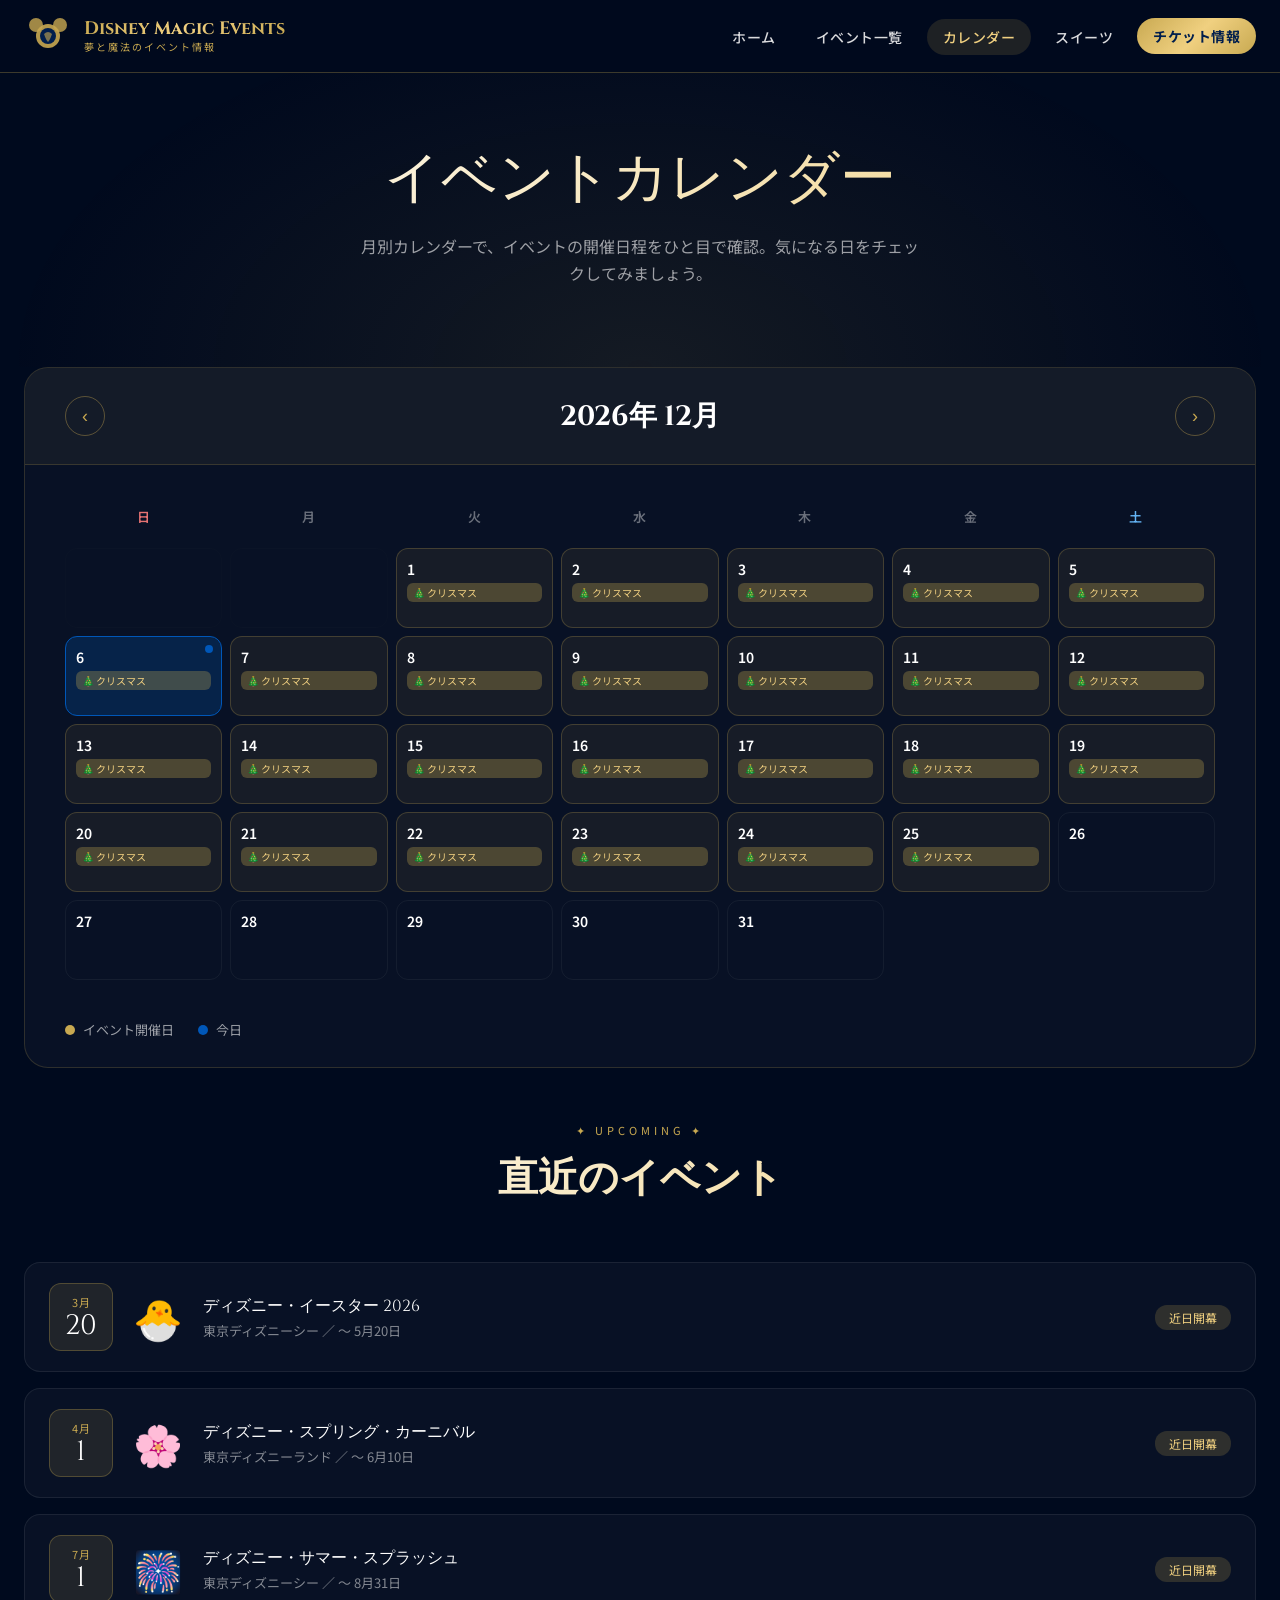
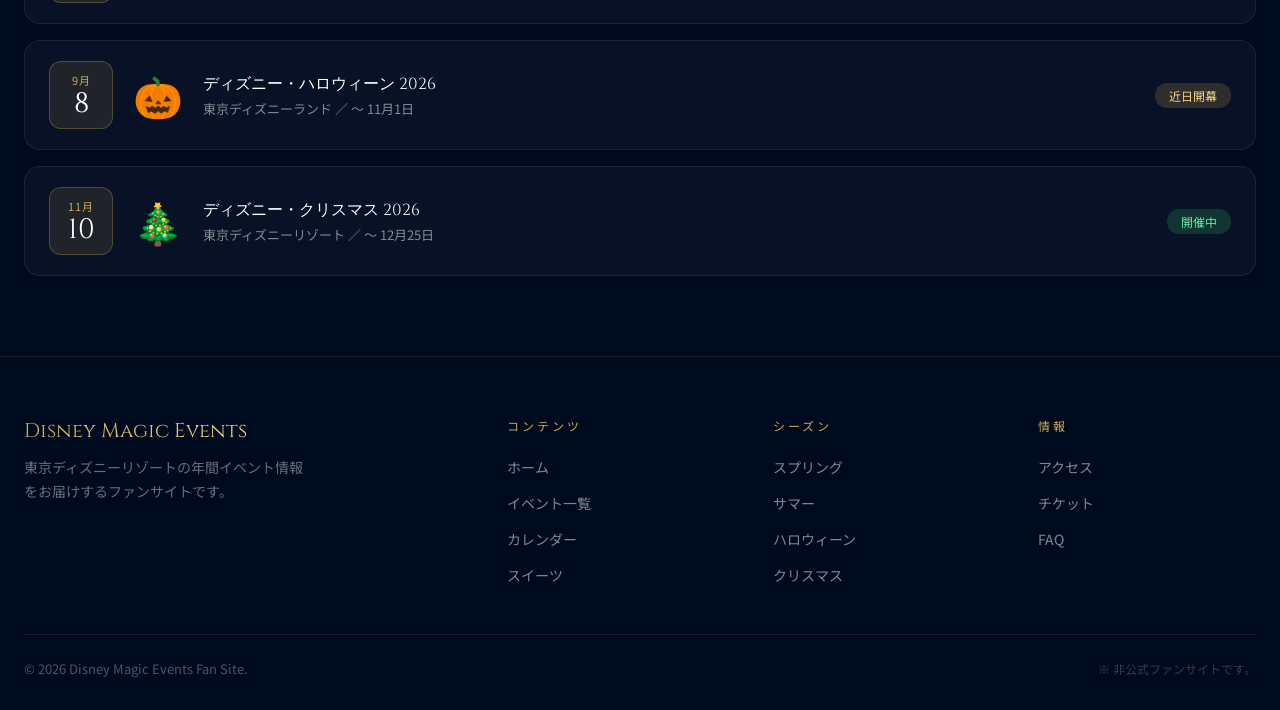
==== calendar.html @ d70a15a4 "feat: ディズニーイベントサイトを新規構築 HTML/CSS/JSのみで動作する4ページ構成のサイト。 - index.html: ヒーロー・カウントダウン・イベントカード・カレンダープレビュー・" ====
<!DOCTYPE html>
<html lang="ja">
<head>
  <meta charset="UTF-8" />
  <meta name="viewport" content="width=device-width, initial-scale=1.0" />
  <title>イベントカレンダー | Disney Magic Events</title>
  <link rel="stylesheet" href="css/style.css" />
  <style>
    .full-calendar-wrapper {
      background: rgba(255,255,255,0.03);
      border: 1px solid rgba(200, 169, 81, 0.2);
      border-radius: 24px;
      overflow: hidden;
      margin-bottom: 48px;
    }
    .full-calendar-header {
      display: flex;
      align-items: center;
      justify-content: space-between;
      padding: 28px 40px;
      background: rgba(200, 169, 81, 0.06);
      border-bottom: 1px solid rgba(200, 169, 81, 0.2);
    }
    .full-calendar-month {
      font-family: 'Cinzel', serif;
      font-size: 28px;
    }
    .full-calendar-grid {
      padding: 32px 40px 40px;
    }
    .full-cal-weekdays {
      display: grid;
      grid-template-columns: repeat(7, 1fr);
      gap: 8px;
      margin-bottom: 12px;
    }
    .full-cal-weekday {
      text-align: center;
      font-size: 13px;
      letter-spacing: 1px;
      color: rgba(255,255,255,0.4);
      padding: 10px 0;
      font-weight: 600;
    }
    .full-cal-days {
      display: grid;
      grid-template-columns: repeat(7, 1fr);
      gap: 8px;
    }
    .full-cal-day {
      min-height: 80px;
      padding: 10px;
      border-radius: 12px;
      border: 1px solid rgba(255,255,255,0.05);
      cursor: pointer;
      transition: all 0.2s ease;
      position: relative;
    }
    .full-cal-day:hover {
      background: rgba(255,255,255,0.05);
      border-color: rgba(255,255,255,0.15);
    }
    .full-cal-day.has-event {
      background: rgba(200, 169, 81, 0.08);
      border-color: rgba(200, 169, 81, 0.25);
    }
    .full-cal-day.has-event:hover {
      background: rgba(200, 169, 81, 0.15);
    }
    .full-cal-day.today {
      background: rgba(0, 87, 184, 0.25);
      border-color: var(--disney-blue);
    }
    .full-cal-day.empty {
      opacity: 0.2;
      cursor: default;
    }
    .full-cal-day-num {
      font-size: 14px;
      font-weight: 600;
      margin-bottom: 4px;
      display: block;
    }
    .full-cal-event-chips {
      display: flex;
      flex-direction: column;
      gap: 3px;
    }
    .cal-chip {
      font-size: 10px;
      padding: 2px 6px;
      border-radius: 6px;
      background: rgba(200,169,81,0.3);
      color: var(--disney-gold-light);
      white-space: nowrap;
      overflow: hidden;
      text-overflow: ellipsis;
    }
    .today-badge {
      position: absolute;
      top: 8px;
      right: 8px;
      width: 8px;
      height: 8px;
      border-radius: 50%;
      background: var(--disney-blue);
    }

    .upcoming-list {
      display: flex;
      flex-direction: column;
      gap: 16px;
    }
    .upcoming-item {
      display: flex;
      align-items: center;
      gap: 20px;
      background: rgba(255,255,255,0.03);
      border: 1px solid rgba(255,255,255,0.08);
      border-radius: 16px;
      padding: 20px 24px;
      transition: all 0.3s ease;
      cursor: pointer;
    }
    .upcoming-item:hover {
      border-color: rgba(200,169,81,0.4);
      background: rgba(200,169,81,0.05);
    }
    .upcoming-date-box {
      min-width: 64px;
      text-align: center;
      background: rgba(200,169,81,0.12);
      border: 1px solid rgba(200,169,81,0.3);
      border-radius: 12px;
      padding: 10px 8px;
    }
    .upcoming-date-month {
      font-size: 11px;
      letter-spacing: 1px;
      color: var(--disney-gold);
      margin-bottom: 2px;
    }
    .upcoming-date-day {
      font-family: 'Cinzel', serif;
      font-size: 28px;
      color: white;
      line-height: 1;
    }
    .upcoming-emoji {
      font-size: 40px;
    }
    .upcoming-info {
      flex: 1;
    }
    .upcoming-title {
      font-family: 'Cinzel', serif;
      font-size: 16px;
      margin-bottom: 4px;
    }
    .upcoming-meta {
      font-size: 13px;
      color: rgba(255,255,255,0.5);
    }
    .upcoming-status {
      font-size: 12px;
      padding: 4px 14px;
      border-radius: 12px;
    }

    @media (max-width: 700px) {
      .full-cal-day {
        min-height: 50px;
        padding: 6px;
      }
      .full-calendar-grid {
        padding: 16px;
      }
      .full-calendar-header {
        padding: 20px 16px;
      }
      .full-calendar-month {
        font-size: 20px;
      }
      .cal-chip { display: none; }
    }
  </style>
</head>
<body>

<div class="stars-bg"></div>

<nav class="navbar">
  <div class="nav-container">
    <a href="index.html" class="nav-logo">
      <svg class="nav-logo-icon" viewBox="0 0 48 48" fill="none">
        <circle cx="24" cy="24" r="12" fill="#c8a951" opacity="0.9"/>
        <circle cx="12" cy="13" r="7" fill="#c8a951" opacity="0.8"/>
        <circle cx="36" cy="13" r="7" fill="#c8a951" opacity="0.8"/>
        <circle cx="24" cy="24" r="8" fill="#001e4d"/>
        <path d="M20 22 Q24 18 28 22 Q26 28 24 30 Q22 28 20 22Z" fill="#c8a951" opacity="0.6"/>
      </svg>
      <div>
        <div class="nav-logo-text">Disney Magic Events</div>
        <div class="nav-logo-sub">夢と魔法のイベント情報</div>
      </div>
    </a>
    <ul class="nav-links">
      <li><a href="index.html">ホーム</a></li>
      <li><a href="events.html">イベント一覧</a></li>
      <li><a href="calendar.html" class="active">カレンダー</a></li>
      <li><a href="sweets.html">スイーツ</a></li>
      <li><a href="events.html" class="nav-cta btn">チケット情報</a></li>
    </ul>
    <div class="hamburger"><span></span><span></span><span></span></div>
  </div>
</nav>

<section class="page-hero">
  <div class="page-hero-title fade-up">イベントカレンダー</div>
  <p class="page-hero-desc fade-up">月別カレンダーで、イベントの開催日程をひと目で確認。気になる日をチェックしてみましょう。</p>
</section>

<section class="section" style="padding-top:0">
  <div class="container">

    <!-- Full Calendar -->
    <div class="full-calendar-wrapper fade-up">
      <div class="full-calendar-header">
        <button class="calendar-nav" id="cal-prev">&#8249;</button>
        <h2 class="full-calendar-month" id="calendar-month-title"></h2>
        <button class="calendar-nav" id="cal-next">&#8250;</button>
      </div>
      <div class="full-calendar-grid">
        <div class="full-cal-weekdays">
          <div class="full-cal-weekday" style="color:#e57373">日</div>
          <div class="full-cal-weekday">月</div>
          <div class="full-cal-weekday">火</div>
          <div class="full-cal-weekday">水</div>
          <div class="full-cal-weekday">木</div>
          <div class="full-cal-weekday">金</div>
          <div class="full-cal-weekday" style="color:#64b5f6">土</div>
        </div>
        <div class="full-cal-days" id="calendar-days"></div>
      </div>
      <div class="calendar-legend" style="padding:0 40px 28px">
        <div class="legend-item">
          <div class="legend-dot" style="background:var(--disney-gold)"></div>
          イベント開催日
        </div>
        <div class="legend-item">
          <div class="legend-dot" style="background:var(--disney-blue)"></div>
          今日
        </div>
      </div>
    </div>

    <!-- Upcoming Events List -->
    <div class="section-header fade-up" style="margin-top:48px">
      <div class="section-tag">✦ Upcoming ✦</div>
      <h2 class="section-title">直近のイベント</h2>
    </div>
    <div class="upcoming-list fade-up" id="upcoming-list"></div>

  </div>
</section>

<!-- Footer -->
<footer class="footer">
  <div class="footer-container">
    <div class="footer-top">
      <div>
        <div class="footer-brand-name">Disney Magic Events</div>
        <p class="footer-brand-desc">東京ディズニーリゾートの年間イベント情報をお届けするファンサイトです。</p>
      </div>
      <div>
        <div class="footer-col-title">コンテンツ</div>
        <ul class="footer-links">
          <li><a href="index.html">ホーム</a></li>
          <li><a href="events.html">イベント一覧</a></li>
          <li><a href="calendar.html">カレンダー</a></li>
          <li><a href="sweets.html">スイーツ</a></li>
        </ul>
      </div>
      <div>
        <div class="footer-col-title">シーズン</div>
        <ul class="footer-links">
          <li><a href="events.html">スプリング</a></li>
          <li><a href="events.html">サマー</a></li>
          <li><a href="events.html">ハロウィーン</a></li>
          <li><a href="events.html">クリスマス</a></li>
        </ul>
      </div>
      <div>
        <div class="footer-col-title">情報</div>
        <ul class="footer-links">
          <li><a href="#">アクセス</a></li>
          <li><a href="#">チケット</a></li>
          <li><a href="#">FAQ</a></li>
        </ul>
      </div>
    </div>
    <div class="footer-bottom">
      <div class="footer-copyright">© 2026 Disney Magic Events Fan Site.</div>
      <div class="footer-disclaimer">※ 非公式ファンサイトです。</div>
    </div>
  </div>
</footer>

<button class="scroll-top" aria-label="ページトップへ">↑</button>

<script src="js/main.js"></script>
<script>
// Override calendar rendering for full calendar page
document.addEventListener('DOMContentLoaded', () => {
  renderFullCalendar();
  renderUpcomingList();
});

function renderFullCalendar() {
  const { year, month } = calendarState;
  const monthNames = ['1月','2月','3月','4月','5月','6月','7月','8月','9月','10月','11月','12月'];
  const title = document.getElementById('calendar-month-title');
  if (title) title.textContent = `${year}年 ${monthNames[month]}`;

  const daysEl = document.getElementById('calendar-days');
  if (!daysEl) return;

  const firstDay = new Date(year, month, 1).getDay();
  const daysInMonth = new Date(year, month + 1, 0).getDate();
  const today = new Date();

  const dayEvents = {};
  EVENTS.forEach(ev => {
    let d = new Date(ev.startDate);
    while (d <= ev.endDate) {
      if (d.getFullYear() === year && d.getMonth() === month) {
        const key = d.getDate();
        if (!dayEvents[key]) dayEvents[key] = [];
        dayEvents[key].push(ev);
      }
      d.setDate(d.getDate() + 1);
    }
  });

  let html = '';
  for (let i = 0; i < firstDay; i++) {
    html += '<div class="full-cal-day empty"></div>';
  }
  for (let day = 1; day <= daysInMonth; day++) {
    const isToday = today.getFullYear() === year && today.getMonth() === month && today.getDate() === day;
    const evs = dayEvents[day] || [];
    const hasEvent = evs.length > 0;
    html += `
      <div class="full-cal-day ${isToday ? 'today' : ''} ${hasEvent ? 'has-event' : ''}">
        ${isToday ? '<div class="today-badge"></div>' : ''}
        <span class="full-cal-day-num">${day}</span>
        <div class="full-cal-event-chips">
          ${evs.slice(0, 2).map(e => `<span class="cal-chip">${e.emoji} ${e.season}</span>`).join('')}
        </div>
      </div>
    `;
  }
  daysEl.innerHTML = html;
}

function renderUpcomingList() {
  const el = document.getElementById('upcoming-list');
  if (!el) return;
  const now = new Date();
  const sorted = [...EVENTS].sort((a, b) => a.startDate - b.startDate);
  el.innerHTML = sorted.map(ev => {
    const monthNames = ['1','2','3','4','5','6','7','8','9','10','11','12'];
    const isOngoing = ev.startDate <= now && ev.endDate >= now;
    const tag = isOngoing
      ? `<span class="upcoming-status tag-ongoing">開催中</span>`
      : `<span class="upcoming-status tag-upcoming">近日開幕</span>`;
    return `
      <div class="upcoming-item" onclick="openEventModal('${ev.id}')">
        <div class="upcoming-date-box">
          <div class="upcoming-date-month">${monthNames[ev.startDate.getMonth()]}月</div>
          <div class="upcoming-date-day">${ev.startDate.getDate()}</div>
        </div>
        <div class="upcoming-emoji">${ev.emoji}</div>
        <div class="upcoming-info">
          <div class="upcoming-title">${ev.title}</div>
          <div class="upcoming-meta">${ev.location} ／ 〜 ${ev.endDate.getMonth()+1}月${ev.endDate.getDate()}日</div>
        </div>
        ${tag}
      </div>
    `;
  }).join('');
}

// Override calendar nav for this page
const origPrev = prevMonth;
const origNext = nextMonth;
window.prevMonth = function() { origPrev(); renderFullCalendar(); };
window.nextMonth = function() { origNext(); renderFullCalendar(); };

document.getElementById('cal-prev').addEventListener('click', () => { prevMonth(); renderFullCalendar(); });
document.getElementById('cal-next').addEventListener('click', () => { nextMonth(); renderFullCalendar(); });
</script>

<!-- Modal for this page -->
<div class="modal-overlay" id="event-modal-overlay">
  <div class="modal">
    <div class="modal-hero">
      <span class="modal-hero-emoji" style="font-size:80px"></span>
      <button class="modal-close" onclick="closeEventModal()">✕</button>
    </div>
    <div class="modal-body">
      <div class="modal-season"></div>
      <h2 class="modal-title"></h2>
      <p class="modal-desc"></p>
      <div class="modal-info-grid">
        <div class="modal-info-item">
          <div class="modal-info-label">開始日</div>
          <div class="modal-info-value modal-start"></div>
        </div>
        <div class="modal-info-item">
          <div class="modal-info-label">終了日</div>
          <div class="modal-info-value modal-end"></div>
        </div>
        <div class="modal-info-item">
          <div class="modal-info-label">開催パーク</div>
          <div class="modal-info-value modal-location"></div>
        </div>
        <div class="modal-info-item">
          <div class="modal-info-label">ステータス</div>
          <div class="modal-info-value modal-status"></div>
        </div>
      </div>
      <div class="modal-highlights">
        <h4>ハイライト</h4>
        <ul class="modal-highlight-list modal-highlights-list"></ul>
      </div>
      <button class="btn btn-primary" onclick="closeEventModal()" style="width:100%;justify-content:center;cursor:pointer;">閉じる</button>
    </div>
  </div>
</div>
</body>
</html>
---- css/style.css ----
@import url('https://fonts.googleapis.com/css2?family=Cinzel:wght@400;600;700&family=Noto+Sans+JP:wght@300;400;500;700&display=swap');

:root {
  --disney-navy: #001e4d;
  --disney-blue: #0057b8;
  --disney-gold: #c8a951;
  --disney-gold-light: #f0d080;
  --disney-white: #ffffff;
  --disney-dark: #000a1e;
  --disney-purple: #4a1c6b;
  --disney-pink: #e91e8c;
  --gradient-magic: linear-gradient(135deg, #001e4d 0%, #0a2e6e 50%, #001e4d 100%);
  --gradient-gold: linear-gradient(135deg, #c8a951 0%, #f0d080 50%, #c8a951 100%);
}

* {
  margin: 0;
  padding: 0;
  box-sizing: border-box;
}

html {
  scroll-behavior: smooth;
}

body {
  font-family: 'Noto Sans JP', sans-serif;
  background-color: var(--disney-dark);
  color: var(--disney-white);
  overflow-x: hidden;
}

/* ===== STARS BACKGROUND ===== */
.stars-bg {
  position: fixed;
  top: 0;
  left: 0;
  width: 100%;
  height: 100%;
  pointer-events: none;
  z-index: 0;
  overflow: hidden;
}

.star {
  position: absolute;
  background: white;
  border-radius: 50%;
  animation: twinkle var(--duration, 3s) ease-in-out infinite;
  animation-delay: var(--delay, 0s);
  opacity: 0;
}

@keyframes twinkle {
  0%, 100% { opacity: 0; transform: scale(0.5); }
  50% { opacity: 1; transform: scale(1); }
}

/* ===== NAVIGATION ===== */
.navbar {
  position: fixed;
  top: 0;
  left: 0;
  right: 0;
  z-index: 1000;
  background: rgba(0, 10, 30, 0.85);
  backdrop-filter: blur(12px);
  border-bottom: 1px solid rgba(200, 169, 81, 0.3);
  transition: all 0.3s ease;
}

.nav-container {
  max-width: 1400px;
  margin: 0 auto;
  padding: 0 24px;
  display: flex;
  align-items: center;
  justify-content: space-between;
  height: 72px;
}

.nav-logo {
  display: flex;
  align-items: center;
  gap: 12px;
  text-decoration: none;
}

.nav-logo-icon {
  width: 48px;
  height: 48px;
}

.nav-logo-text {
  font-family: 'Cinzel', serif;
  font-size: 18px;
  font-weight: 700;
  background: var(--gradient-gold);
  -webkit-background-clip: text;
  -webkit-text-fill-color: transparent;
  background-clip: text;
  line-height: 1.2;
}

.nav-logo-sub {
  font-family: 'Noto Sans JP', sans-serif;
  font-size: 10px;
  color: var(--disney-gold);
  letter-spacing: 2px;
  -webkit-text-fill-color: var(--disney-gold);
}

.nav-links {
  display: flex;
  align-items: center;
  gap: 8px;
  list-style: none;
}

.nav-links a {
  color: rgba(255,255,255,0.85);
  text-decoration: none;
  font-size: 14px;
  font-weight: 500;
  padding: 8px 16px;
  border-radius: 24px;
  transition: all 0.3s ease;
  letter-spacing: 0.5px;
  position: relative;
}

.nav-links a:hover,
.nav-links a.active {
  color: var(--disney-gold-light);
  background: rgba(200, 169, 81, 0.15);
}

.nav-cta {
  background: var(--gradient-gold) !important;
  color: var(--disney-navy) !important;
  font-weight: 700 !important;
  -webkit-text-fill-color: var(--disney-navy) !important;
}

.nav-cta:hover {
  background: var(--disney-gold-light) !important;
  transform: translateY(-1px);
  box-shadow: 0 4px 20px rgba(200, 169, 81, 0.4);
}

.hamburger {
  display: none;
  flex-direction: column;
  gap: 5px;
  cursor: pointer;
  padding: 8px;
}

.hamburger span {
  display: block;
  width: 24px;
  height: 2px;
  background: var(--disney-gold);
  border-radius: 2px;
  transition: all 0.3s ease;
}

/* ===== HERO SECTION ===== */
.hero {
  min-height: 100vh;
  position: relative;
  display: flex;
  align-items: center;
  justify-content: center;
  text-align: center;
  overflow: hidden;
}

.hero-bg {
  position: absolute;
  inset: 0;
  background: radial-gradient(ellipse at 50% 60%, #0d2d6b 0%, #001e4d 40%, #000a1e 100%);
}

.castle-silhouette {
  position: absolute;
  bottom: 0;
  left: 50%;
  transform: translateX(-50%);
  width: 100%;
  max-width: 900px;
  opacity: 0.15;
}

.hero-fireworks {
  position: absolute;
  inset: 0;
  pointer-events: none;
}

.hero-content {
  position: relative;
  z-index: 2;
  padding: 100px 24px 60px;
}

.hero-badge {
  display: inline-block;
  background: rgba(200, 169, 81, 0.15);
  border: 1px solid var(--disney-gold);
  color: var(--disney-gold-light);
  font-size: 12px;
  letter-spacing: 3px;
  padding: 8px 24px;
  border-radius: 24px;
  margin-bottom: 24px;
  text-transform: uppercase;
}

.hero-title {
  font-family: 'Cinzel', serif;
  font-size: clamp(36px, 7vw, 80px);
  font-weight: 700;
  line-height: 1.1;
  margin-bottom: 16px;
  background: linear-gradient(135deg, #ffffff 0%, var(--disney-gold-light) 50%, #ffffff 100%);
  -webkit-background-clip: text;
  -webkit-text-fill-color: transparent;
  background-clip: text;
  text-shadow: none;
  animation: shimmer 4s ease-in-out infinite;
  background-size: 200% 100%;
}

@keyframes shimmer {
  0% { background-position: -100% 0; }
  100% { background-position: 100% 0; }
}

.hero-subtitle {
  font-size: clamp(16px, 2.5vw, 24px);
  color: rgba(255,255,255,0.8);
  margin-bottom: 12px;
  font-weight: 300;
  letter-spacing: 1px;
}

.hero-tagline {
  font-size: 15px;
  color: var(--disney-gold);
  letter-spacing: 4px;
  text-transform: uppercase;
  margin-bottom: 48px;
}

.hero-buttons {
  display: flex;
  gap: 16px;
  justify-content: center;
  flex-wrap: wrap;
}

/* ===== BUTTONS ===== */
.btn {
  display: inline-flex;
  align-items: center;
  gap: 8px;
  padding: 14px 32px;
  border-radius: 40px;
  font-size: 15px;
  font-weight: 600;
  text-decoration: none;
  cursor: pointer;
  border: none;
  transition: all 0.3s ease;
  letter-spacing: 0.5px;
}

.btn-primary {
  background: var(--gradient-gold);
  color: var(--disney-navy);
}

.btn-primary:hover {
  transform: translateY(-2px);
  box-shadow: 0 8px 32px rgba(200, 169, 81, 0.5);
}

.btn-secondary {
  background: transparent;
  color: var(--disney-white);
  border: 2px solid rgba(255,255,255,0.4);
}

.btn-secondary:hover {
  border-color: var(--disney-gold);
  color: var(--disney-gold-light);
  background: rgba(200, 169, 81, 0.1);
}

/* ===== COUNTDOWN ===== */
.countdown-section {
  padding: 60px 24px;
  position: relative;
  z-index: 1;
}

.countdown-wrapper {
  max-width: 900px;
  margin: 0 auto;
  background: rgba(255,255,255,0.04);
  border: 1px solid rgba(200, 169, 81, 0.25);
  border-radius: 24px;
  padding: 48px;
  text-align: center;
  position: relative;
  overflow: hidden;
}

.countdown-wrapper::before {
  content: '';
  position: absolute;
  inset: 0;
  background: radial-gradient(ellipse at 50% 0%, rgba(200, 169, 81, 0.08) 0%, transparent 70%);
  pointer-events: none;
}

.countdown-label {
  font-size: 12px;
  letter-spacing: 4px;
  color: var(--disney-gold);
  text-transform: uppercase;
  margin-bottom: 8px;
}

.countdown-event-name {
  font-family: 'Cinzel', serif;
  font-size: clamp(20px, 4vw, 32px);
  margin-bottom: 40px;
  color: white;
}

.countdown-grid {
  display: flex;
  justify-content: center;
  gap: 24px;
  flex-wrap: wrap;
}

.countdown-item {
  display: flex;
  flex-direction: column;
  align-items: center;
  min-width: 90px;
}

.countdown-number {
  font-family: 'Cinzel', serif;
  font-size: clamp(40px, 8vw, 72px);
  font-weight: 700;
  background: var(--gradient-gold);
  -webkit-background-clip: text;
  -webkit-text-fill-color: transparent;
  background-clip: text;
  line-height: 1;
  min-width: 80px;
  text-align: center;
}

.countdown-unit {
  font-size: 11px;
  letter-spacing: 3px;
  color: rgba(255,255,255,0.5);
  text-transform: uppercase;
  margin-top: 8px;
}

.countdown-separator {
  font-family: 'Cinzel', serif;
  font-size: 48px;
  color: var(--disney-gold);
  line-height: 72px;
  opacity: 0.5;
}

/* ===== SECTION COMMON ===== */
.section {
  padding: 80px 24px;
  position: relative;
  z-index: 1;
}

.section-header {
  text-align: center;
  margin-bottom: 56px;
}

.section-tag {
  display: inline-block;
  font-size: 11px;
  letter-spacing: 4px;
  color: var(--disney-gold);
  text-transform: uppercase;
  margin-bottom: 12px;
}

.section-title {
  font-family: 'Cinzel', serif;
  font-size: clamp(24px, 4vw, 40px);
  font-weight: 700;
  margin-bottom: 16px;
  background: linear-gradient(135deg, #ffffff, var(--disney-gold-light));
  -webkit-background-clip: text;
  -webkit-text-fill-color: transparent;
  background-clip: text;
}

.section-desc {
  color: rgba(255,255,255,0.6);
  font-size: 16px;
  max-width: 560px;
  margin: 0 auto;
  line-height: 1.7;
}

.container {
  max-width: 1300px;
  margin: 0 auto;
}

/* ===== EVENT CARDS ===== */
.events-grid {
  display: grid;
  grid-template-columns: repeat(auto-fill, minmax(340px, 1fr));
  gap: 28px;
}

.event-card {
  background: rgba(255,255,255,0.04);
  border: 1px solid rgba(255,255,255,0.1);
  border-radius: 20px;
  overflow: hidden;
  transition: all 0.4s ease;
  cursor: pointer;
  text-decoration: none;
  color: inherit;
  display: block;
}

.event-card:hover {
  border-color: rgba(200, 169, 81, 0.5);
  transform: translateY(-6px);
  box-shadow: 0 20px 60px rgba(0, 0, 0, 0.5), 0 0 0 1px rgba(200, 169, 81, 0.2);
}

.event-card-image {
  width: 100%;
  height: 220px;
  object-fit: cover;
  display: block;
  position: relative;
}

.event-card-image-placeholder {
  width: 100%;
  height: 220px;
  display: flex;
  align-items: center;
  justify-content: center;
  font-size: 80px;
  background: var(--bg-gradient, linear-gradient(135deg, #1a0d3b, #2d1b6b));
}

.event-card-body {
  padding: 24px;
}

.event-card-season {
  font-size: 11px;
  letter-spacing: 3px;
  color: var(--disney-gold);
  text-transform: uppercase;
  margin-bottom: 8px;
}

.event-card-title {
  font-family: 'Cinzel', serif;
  font-size: 20px;
  font-weight: 600;
  margin-bottom: 10px;
  line-height: 1.3;
}

.event-card-desc {
  font-size: 14px;
  color: rgba(255,255,255,0.6);
  line-height: 1.7;
  margin-bottom: 20px;
}

.event-card-footer {
  display: flex;
  align-items: center;
  justify-content: space-between;
  padding-top: 16px;
  border-top: 1px solid rgba(255,255,255,0.08);
}

.event-card-date {
  display: flex;
  align-items: center;
  gap: 8px;
  font-size: 13px;
  color: rgba(255,255,255,0.5);
}

.event-card-date svg {
  width: 14px;
  height: 14px;
  opacity: 0.5;
}

.event-card-tag {
  font-size: 11px;
  padding: 4px 12px;
  border-radius: 12px;
  font-weight: 600;
  letter-spacing: 0.5px;
}

.tag-upcoming { background: rgba(200, 169, 81, 0.2); color: var(--disney-gold-light); }
.tag-ongoing { background: rgba(46, 196, 100, 0.2); color: #5ee89a; }
.tag-ended { background: rgba(255,255,255,0.1); color: rgba(255,255,255,0.4); }

/* ===== SWEETS SECTION ===== */
.sweets-grid {
  display: grid;
  grid-template-columns: repeat(auto-fill, minmax(220px, 1fr));
  gap: 24px;
}

.sweet-card {
  background: rgba(255,255,255,0.04);
  border: 1px solid rgba(255,255,255,0.08);
  border-radius: 16px;
  overflow: hidden;
  text-align: center;
  transition: all 0.3s ease;
  cursor: pointer;
}

.sweet-card:hover {
  border-color: rgba(233, 30, 140, 0.4);
  transform: translateY(-4px);
  box-shadow: 0 12px 40px rgba(233, 30, 140, 0.15);
}

.sweet-card-emoji {
  font-size: 64px;
  padding: 32px 16px 16px;
  display: block;
  background: linear-gradient(135deg, rgba(74, 28, 107, 0.5), rgba(233, 30, 140, 0.2));
}

.sweet-card-body {
  padding: 16px;
}

.sweet-card-name {
  font-size: 15px;
  font-weight: 700;
  margin-bottom: 6px;
}

.sweet-card-price {
  font-size: 13px;
  color: var(--disney-gold);
  margin-bottom: 8px;
}

.sweet-card-event {
  font-size: 11px;
  color: rgba(255,255,255,0.4);
  letter-spacing: 1px;
}

/* ===== CALENDAR ===== */
.calendar-wrapper {
  background: rgba(255,255,255,0.03);
  border: 1px solid rgba(200, 169, 81, 0.2);
  border-radius: 24px;
  overflow: hidden;
}

.calendar-header {
  display: flex;
  align-items: center;
  justify-content: space-between;
  padding: 24px 32px;
  background: rgba(200, 169, 81, 0.08);
  border-bottom: 1px solid rgba(200, 169, 81, 0.2);
}

.calendar-nav {
  background: transparent;
  border: 1px solid rgba(200, 169, 81, 0.4);
  color: var(--disney-gold);
  width: 40px;
  height: 40px;
  border-radius: 50%;
  cursor: pointer;
  font-size: 18px;
  display: flex;
  align-items: center;
  justify-content: center;
  transition: all 0.2s ease;
}

.calendar-nav:hover {
  background: rgba(200, 169, 81, 0.2);
}

.calendar-month-title {
  font-family: 'Cinzel', serif;
  font-size: 22px;
  color: white;
}

.calendar-grid {
  padding: 24px 32px 32px;
}

.calendar-weekdays {
  display: grid;
  grid-template-columns: repeat(7, 1fr);
  gap: 4px;
  margin-bottom: 8px;
}

.calendar-weekday {
  text-align: center;
  font-size: 12px;
  letter-spacing: 1px;
  color: rgba(255,255,255,0.4);
  padding: 8px 0;
}

.calendar-days {
  display: grid;
  grid-template-columns: repeat(7, 1fr);
  gap: 4px;
}

.calendar-day {
  aspect-ratio: 1;
  display: flex;
  flex-direction: column;
  align-items: center;
  justify-content: center;
  border-radius: 8px;
  font-size: 14px;
  cursor: pointer;
  transition: all 0.2s ease;
  position: relative;
  padding: 4px;
  gap: 2px;
}

.calendar-day:hover {
  background: rgba(255,255,255,0.08);
}

.calendar-day.has-event {
  background: rgba(200, 169, 81, 0.12);
  border: 1px solid rgba(200, 169, 81, 0.3);
}

.calendar-day.has-event:hover {
  background: rgba(200, 169, 81, 0.2);
}

.calendar-day.today {
  background: var(--disney-blue);
  font-weight: 700;
}

.calendar-day.empty {
  opacity: 0.2;
  cursor: default;
}

.calendar-day-num {
  font-size: 13px;
  line-height: 1;
}

.calendar-day-dot {
  width: 5px;
  height: 5px;
  border-radius: 50%;
  background: var(--disney-gold);
  flex-shrink: 0;
}

.calendar-legend {
  padding: 16px 32px 24px;
  display: flex;
  gap: 24px;
  flex-wrap: wrap;
}

.legend-item {
  display: flex;
  align-items: center;
  gap: 8px;
  font-size: 13px;
  color: rgba(255,255,255,0.6);
}

.legend-dot {
  width: 10px;
  height: 10px;
  border-radius: 50%;
}

/* ===== MODAL ===== */
.modal-overlay {
  position: fixed;
  inset: 0;
  background: rgba(0,0,0,0.85);
  z-index: 2000;
  display: flex;
  align-items: center;
  justify-content: center;
  padding: 24px;
  opacity: 0;
  visibility: hidden;
  transition: all 0.3s ease;
  backdrop-filter: blur(8px);
}

.modal-overlay.active {
  opacity: 1;
  visibility: visible;
}

.modal {
  background: #071530;
  border: 1px solid rgba(200, 169, 81, 0.3);
  border-radius: 24px;
  max-width: 640px;
  width: 100%;
  max-height: 85vh;
  overflow-y: auto;
  transform: scale(0.9) translateY(20px);
  transition: all 0.3s ease;
}

.modal-overlay.active .modal {
  transform: scale(1) translateY(0);
}

.modal-hero {
  height: 200px;
  display: flex;
  align-items: center;
  justify-content: center;
  font-size: 80px;
  background: var(--bg-gradient, linear-gradient(135deg, #1a0d3b, #2d1b6b));
  position: relative;
}

.modal-close {
  position: absolute;
  top: 16px;
  right: 16px;
  width: 36px;
  height: 36px;
  background: rgba(0,0,0,0.5);
  border: none;
  border-radius: 50%;
  color: white;
  font-size: 20px;
  cursor: pointer;
  display: flex;
  align-items: center;
  justify-content: center;
  transition: background 0.2s;
}

.modal-close:hover {
  background: rgba(255,255,255,0.2);
}

.modal-body {
  padding: 32px;
}

.modal-season {
  font-size: 11px;
  letter-spacing: 3px;
  color: var(--disney-gold);
  text-transform: uppercase;
  margin-bottom: 8px;
}

.modal-title {
  font-family: 'Cinzel', serif;
  font-size: 28px;
  margin-bottom: 16px;
}

.modal-desc {
  color: rgba(255,255,255,0.7);
  line-height: 1.8;
  margin-bottom: 24px;
  font-size: 15px;
}

.modal-info-grid {
  display: grid;
  grid-template-columns: 1fr 1fr;
  gap: 16px;
  margin-bottom: 28px;
}

.modal-info-item {
  background: rgba(255,255,255,0.04);
  border: 1px solid rgba(255,255,255,0.08);
  border-radius: 12px;
  padding: 16px;
}

.modal-info-label {
  font-size: 11px;
  letter-spacing: 2px;
  color: rgba(255,255,255,0.4);
  text-transform: uppercase;
  margin-bottom: 6px;
}

.modal-info-value {
  font-size: 15px;
  font-weight: 600;
  color: var(--disney-gold-light);
}

.modal-highlights {
  margin-bottom: 28px;
}

.modal-highlights h4 {
  font-size: 13px;
  letter-spacing: 2px;
  color: rgba(255,255,255,0.5);
  text-transform: uppercase;
  margin-bottom: 12px;
}

.modal-highlight-list {
  list-style: none;
  display: flex;
  flex-direction: column;
  gap: 10px;
}

.modal-highlight-list li {
  display: flex;
  align-items: flex-start;
  gap: 10px;
  font-size: 14px;
  color: rgba(255,255,255,0.75);
}

.modal-highlight-list li::before {
  content: '✦';
  color: var(--disney-gold);
  flex-shrink: 0;
  margin-top: 1px;
}

/* ===== FOOTER ===== */
.footer {
  background: #000a1e;
  border-top: 1px solid rgba(200, 169, 81, 0.15);
  padding: 60px 24px 32px;
  position: relative;
  z-index: 1;
}

.footer-container {
  max-width: 1300px;
  margin: 0 auto;
}

.footer-top {
  display: grid;
  grid-template-columns: 2fr 1fr 1fr 1fr;
  gap: 48px;
  margin-bottom: 48px;
}

.footer-brand-name {
  font-family: 'Cinzel', serif;
  font-size: 20px;
  background: var(--gradient-gold);
  -webkit-background-clip: text;
  -webkit-text-fill-color: transparent;
  background-clip: text;
  margin-bottom: 12px;
}

.footer-brand-desc {
  font-size: 14px;
  color: rgba(255,255,255,0.4);
  line-height: 1.7;
  max-width: 280px;
}

.footer-col-title {
  font-size: 12px;
  letter-spacing: 3px;
  color: var(--disney-gold);
  text-transform: uppercase;
  margin-bottom: 20px;
}

.footer-links {
  list-style: none;
  display: flex;
  flex-direction: column;
  gap: 12px;
}

.footer-links a {
  color: rgba(255,255,255,0.5);
  text-decoration: none;
  font-size: 14px;
  transition: color 0.2s ease;
}

.footer-links a:hover {
  color: var(--disney-gold-light);
}

.footer-bottom {
  padding-top: 24px;
  border-top: 1px solid rgba(255,255,255,0.08);
  display: flex;
  align-items: center;
  justify-content: space-between;
  flex-wrap: wrap;
  gap: 12px;
}

.footer-copyright {
  font-size: 13px;
  color: rgba(255,255,255,0.3);
}

.footer-disclaimer {
  font-size: 12px;
  color: rgba(255,255,255,0.2);
  max-width: 500px;
  text-align: right;
}

/* ===== SPARKLE ANIMATION ===== */
@keyframes sparkle-float {
  0% { transform: translate(0,0) rotate(0deg) scale(1); opacity: 1; }
  100% { transform: translate(var(--tx,30px), var(--ty,-80px)) rotate(360deg) scale(0); opacity: 0; }
}

.sparkle {
  position: absolute;
  pointer-events: none;
  animation: sparkle-float 1.5s ease-out forwards;
  font-size: 16px;
}

/* ===== SCROLL ANIMATIONS ===== */
.fade-up {
  opacity: 0;
  transform: translateY(30px);
  transition: opacity 0.7s ease, transform 0.7s ease;
}

.fade-up.visible {
  opacity: 1;
  transform: translateY(0);
}

/* ===== MOBILE NAV ===== */
@media (max-width: 900px) {
  .nav-links {
    display: none;
    position: fixed;
    top: 72px;
    left: 0;
    right: 0;
    background: rgba(0, 10, 30, 0.98);
    flex-direction: column;
    padding: 24px;
    border-bottom: 1px solid rgba(200, 169, 81, 0.2);
    gap: 4px;
  }

  .nav-links.open {
    display: flex;
  }

  .nav-links a {
    width: 100%;
    text-align: center;
    padding: 14px;
  }

  .hamburger {
    display: flex;
  }

  .footer-top {
    grid-template-columns: 1fr 1fr;
    gap: 32px;
  }

  .footer-bottom {
    flex-direction: column;
    text-align: center;
  }

  .footer-disclaimer {
    text-align: center;
  }
}

@media (max-width: 600px) {
  .events-grid {
    grid-template-columns: 1fr;
  }

  .sweets-grid {
    grid-template-columns: repeat(2, 1fr);
  }

  .modal-info-grid {
    grid-template-columns: 1fr;
  }

  .footer-top {
    grid-template-columns: 1fr;
  }

  .countdown-grid {
    gap: 12px;
  }

  .countdown-separator {
    display: none;
  }
}

/* ===== PAGE HERO (subpages) ===== */
.page-hero {
  padding: 140px 24px 80px;
  text-align: center;
  position: relative;
  overflow: hidden;
}

.page-hero::before {
  content: '';
  position: absolute;
  inset: 0;
  background: radial-gradient(ellipse at 50% 100%, rgba(200, 169, 81, 0.1) 0%, transparent 70%);
}

.page-hero-title {
  font-family: 'Cinzel', serif;
  font-size: clamp(28px, 5vw, 56px);
  background: linear-gradient(135deg, #fff, var(--disney-gold-light));
  -webkit-background-clip: text;
  -webkit-text-fill-color: transparent;
  background-clip: text;
  margin-bottom: 16px;
}

.page-hero-desc {
  font-size: 16px;
  color: rgba(255,255,255,0.6);
  max-width: 560px;
  margin: 0 auto;
  line-height: 1.7;
}

/* ===== FILTER TABS ===== */
.filter-tabs {
  display: flex;
  gap: 8px;
  flex-wrap: wrap;
  justify-content: center;
  margin-bottom: 40px;
}

.filter-tab {
  padding: 10px 24px;
  border-radius: 24px;
  border: 1px solid rgba(255,255,255,0.15);
  background: transparent;
  color: rgba(255,255,255,0.6);
  font-size: 14px;
  cursor: pointer;
  transition: all 0.2s ease;
  font-family: 'Noto Sans JP', sans-serif;
}

.filter-tab:hover,
.filter-tab.active {
  border-color: var(--disney-gold);
  color: var(--disney-gold-light);
  background: rgba(200, 169, 81, 0.1);
}

/* ===== DIVIDER ===== */
.divider {
  display: flex;
  align-items: center;
  gap: 16px;
  margin: 40px 0;
}

.divider::before,
.divider::after {
  content: '';
  flex: 1;
  height: 1px;
  background: linear-gradient(90deg, transparent, rgba(200, 169, 81, 0.3), transparent);
}

.divider-icon {
  color: var(--disney-gold);
  font-size: 20px;
}

/* ===== SCROLL TO TOP ===== */
.scroll-top {
  position: fixed;
  bottom: 32px;
  right: 32px;
  width: 48px;
  height: 48px;
  background: var(--gradient-gold);
  border: none;
  border-radius: 50%;
  color: var(--disney-navy);
  font-size: 20px;
  cursor: pointer;
  z-index: 500;
  opacity: 0;
  transform: translateY(16px);
  transition: all 0.3s ease;
  display: flex;
  align-items: center;
  justify-content: center;
  box-shadow: 0 4px 20px rgba(200, 169, 81, 0.4);
}

.scroll-top.visible {
  opacity: 1;
  transform: translateY(0);
}

.scroll-top:hover {
  transform: translateY(-2px);
  box-shadow: 0 8px 32px rgba(200, 169, 81, 0.6);
}
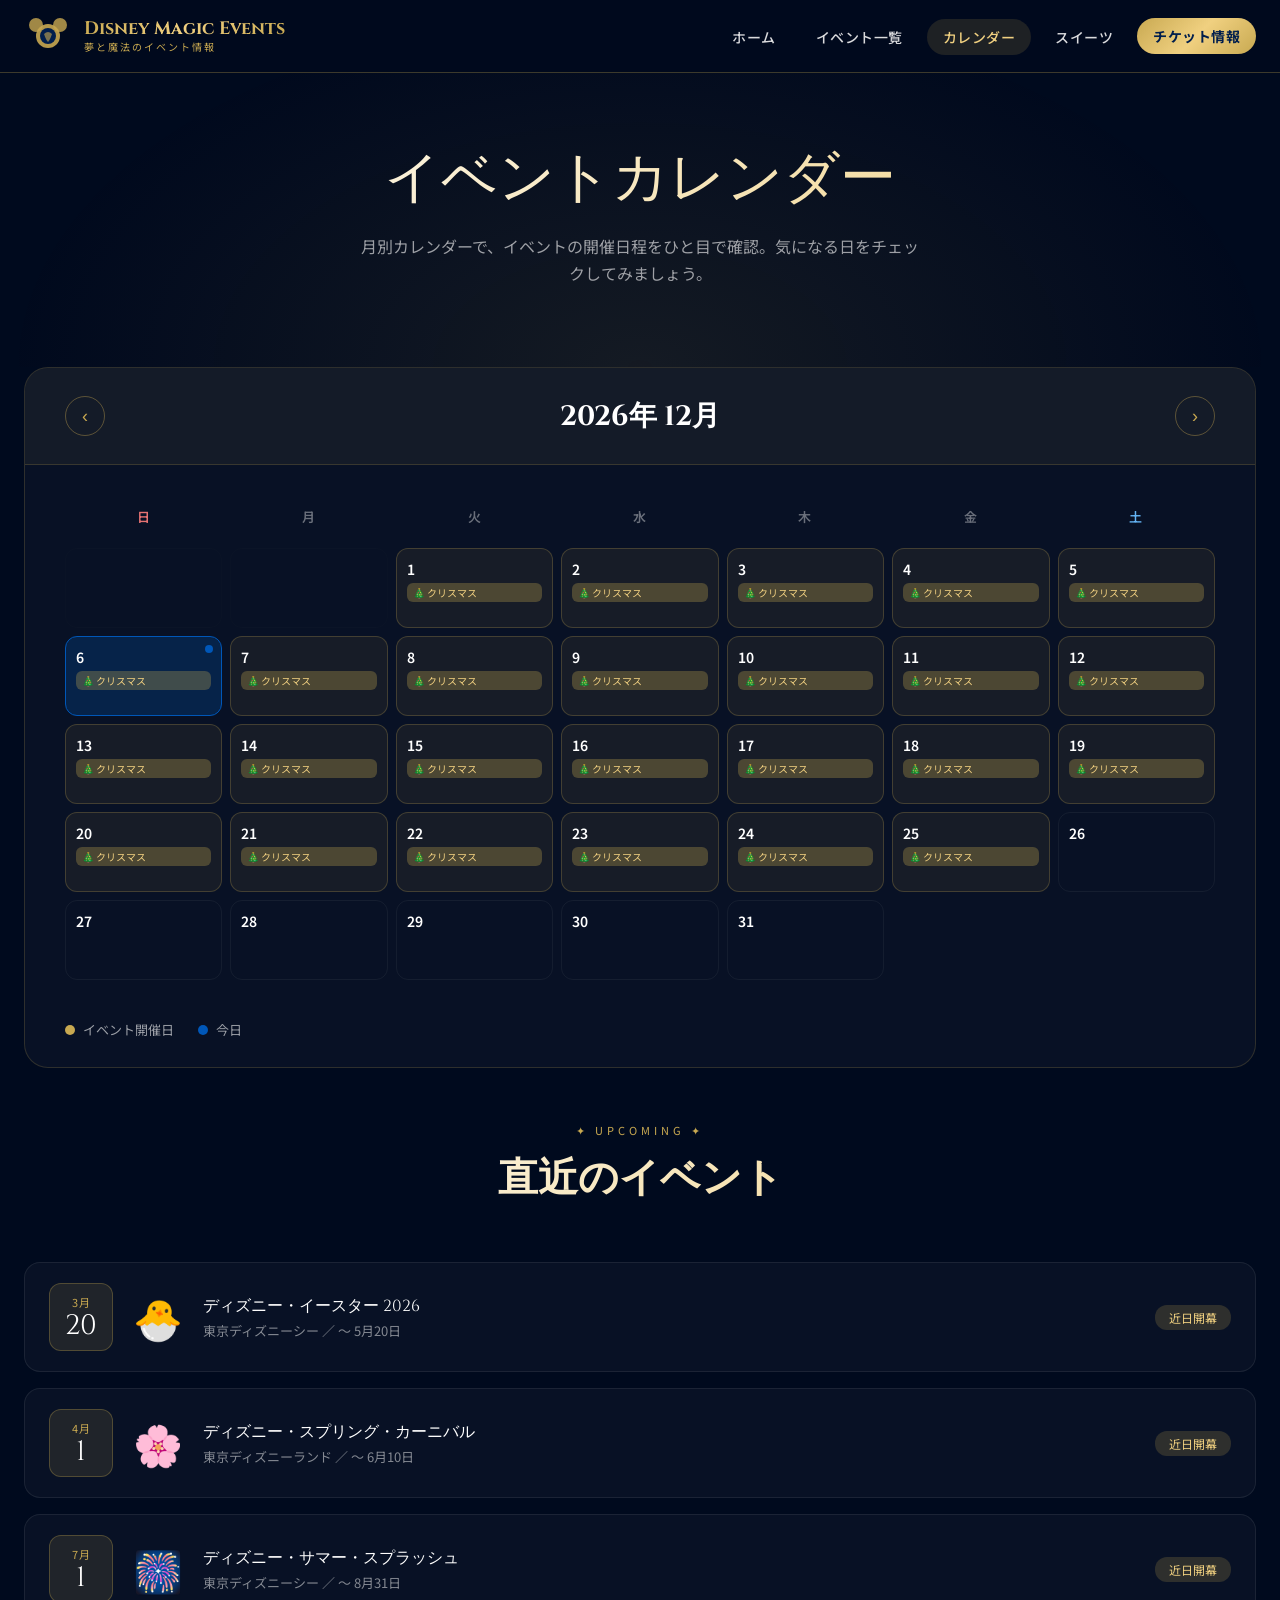
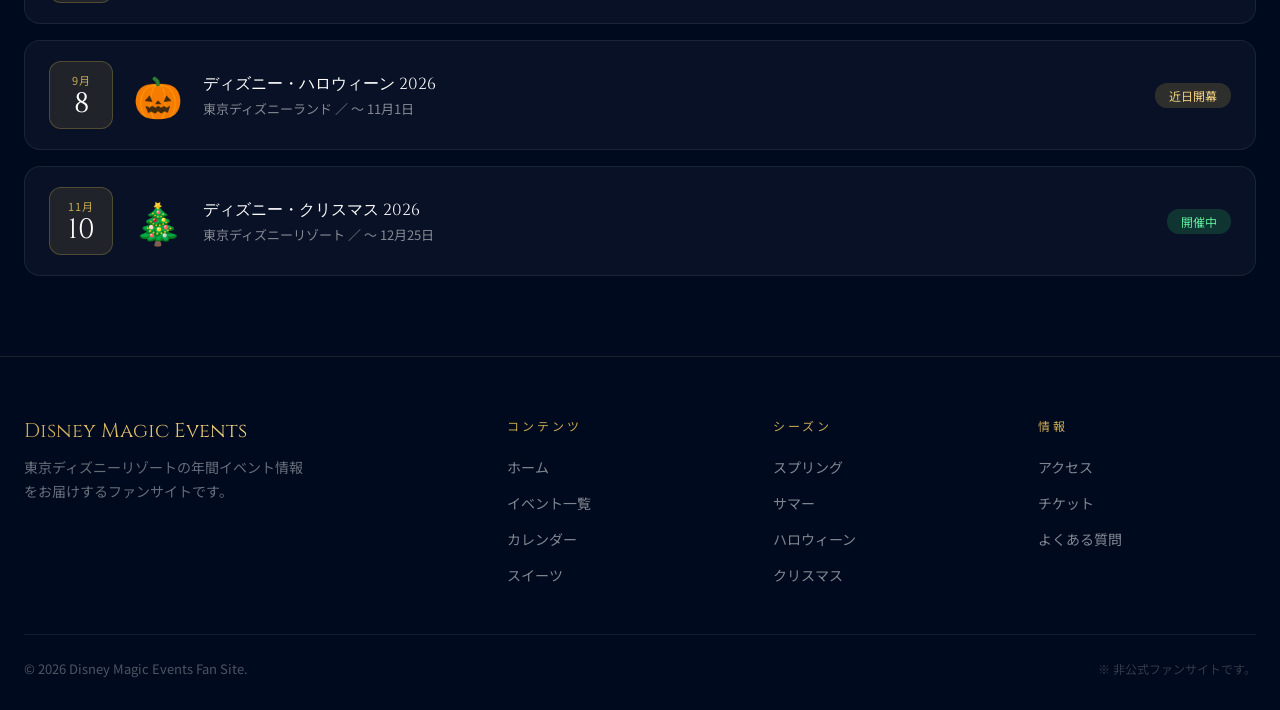
==== commit 0ee03a7c: "feat: FAQページを追加・全ページのフッターリンクを更新 - faq.html: アコーディオン形式のFAQ（全12項目・5カテゴリ）   チケット / アプリ・サービス / アトラクション /" ====
--- a/calendar.html
+++ b/calendar.html
@@ -209,7 +209,7 @@
       <li><a href="events.html">イベント一覧</a></li>
       <li><a href="calendar.html" class="active">カレンダー</a></li>
       <li><a href="sweets.html">スイーツ</a></li>
-      <li><a href="events.html" class="nav-cta btn">チケット情報</a></li>
+      <li><a href="ticket.html" class="nav-cta btn">チケット情報</a></li>
     </ul>
     <div class="hamburger"><span></span><span></span><span></span></div>
   </div>
@@ -295,7 +295,7 @@
         <ul class="footer-links">
           <li><a href="#">アクセス</a></li>
           <li><a href="#">チケット</a></li>
-          <li><a href="#">FAQ</a></li>
+          <li><a href="faq.html">よくある質問</a></li>
         </ul>
       </div>
     </div>
--- a/css/style.css
+++ b/css/style.css
@@ -1174,3 +1174,111 @@
   transform: translateY(-2px);
   box-shadow: 0 8px 32px rgba(200, 169, 81, 0.6);
 }
+
+/* ===== HERO SLIDESHOW — full viewport ===== */
+.hero-slideshow {
+  position: absolute;
+  inset: 0;
+  z-index: 1;
+  overflow: hidden;
+}
+
+.slideshow-track {
+  position: absolute;
+  inset: 0;
+  background: #000a1e;
+}
+
+.slide {
+  position: absolute;
+  inset: 0;
+  opacity: 0;
+  transition: opacity 1.2s ease;
+  pointer-events: none;
+}
+
+.slide.active {
+  opacity: 1;
+  pointer-events: auto;
+}
+
+.slide img {
+  width: 100%;
+  height: 100%;
+  object-fit: cover;
+  object-position: center;
+  display: block;
+  /* subtle rounded inner shadow to give depth */
+  border-radius: 0;
+  filter: drop-shadow(0 0 0 transparent);
+}
+
+/* Gradient overlay: dark at bottom for text readability */
+.slideshow-overlay {
+  position: absolute;
+  inset: 0;
+  z-index: 2;
+  background:
+    linear-gradient(
+      to bottom,
+      rgba(0, 10, 30, 0.25) 0%,
+      rgba(0, 10, 30, 0.05) 30%,
+      rgba(0, 10, 30, 0.45) 65%,
+      rgba(0, 10, 30, 0.88) 100%
+    );
+  pointer-events: none;
+}
+
+/* Gold shimmer vignette around the edges */
+.hero-slideshow::after {
+  content: '';
+  position: absolute;
+  inset: 0;
+  z-index: 3;
+  box-shadow: inset 0 0 80px rgba(200, 169, 81, 0.08);
+  pointer-events: none;
+}
+
+/* Dot indicators — inside hero-content, above badge */
+.slideshow-dots {
+  display: flex;
+  justify-content: center;
+  gap: 10px;
+  margin-bottom: 20px;
+}
+
+.dot {
+  width: 8px;
+  height: 8px;
+  border-radius: 50%;
+  border: 1px solid rgba(255,255,255,0.4);
+  background: rgba(255, 255, 255, 0.2);
+  cursor: pointer;
+  padding: 0;
+  transition: all 0.35s ease;
+}
+
+.dot.active {
+  background: var(--disney-gold);
+  border-color: var(--disney-gold);
+  width: 28px;
+  border-radius: 4px;
+  box-shadow: 0 0 10px rgba(200, 169, 81, 0.7);
+}
+
+.dot:hover:not(.active) {
+  background: rgba(255, 255, 255, 0.55);
+  border-color: rgba(255,255,255,0.7);
+}
+
+/* Castle silhouette stays above slideshow */
+.castle-silhouette {
+  position: absolute;
+  z-index: 3;
+}
+
+/* Hero content above everything */
+.hero-content {
+  position: relative;
+  z-index: 4;
+}
